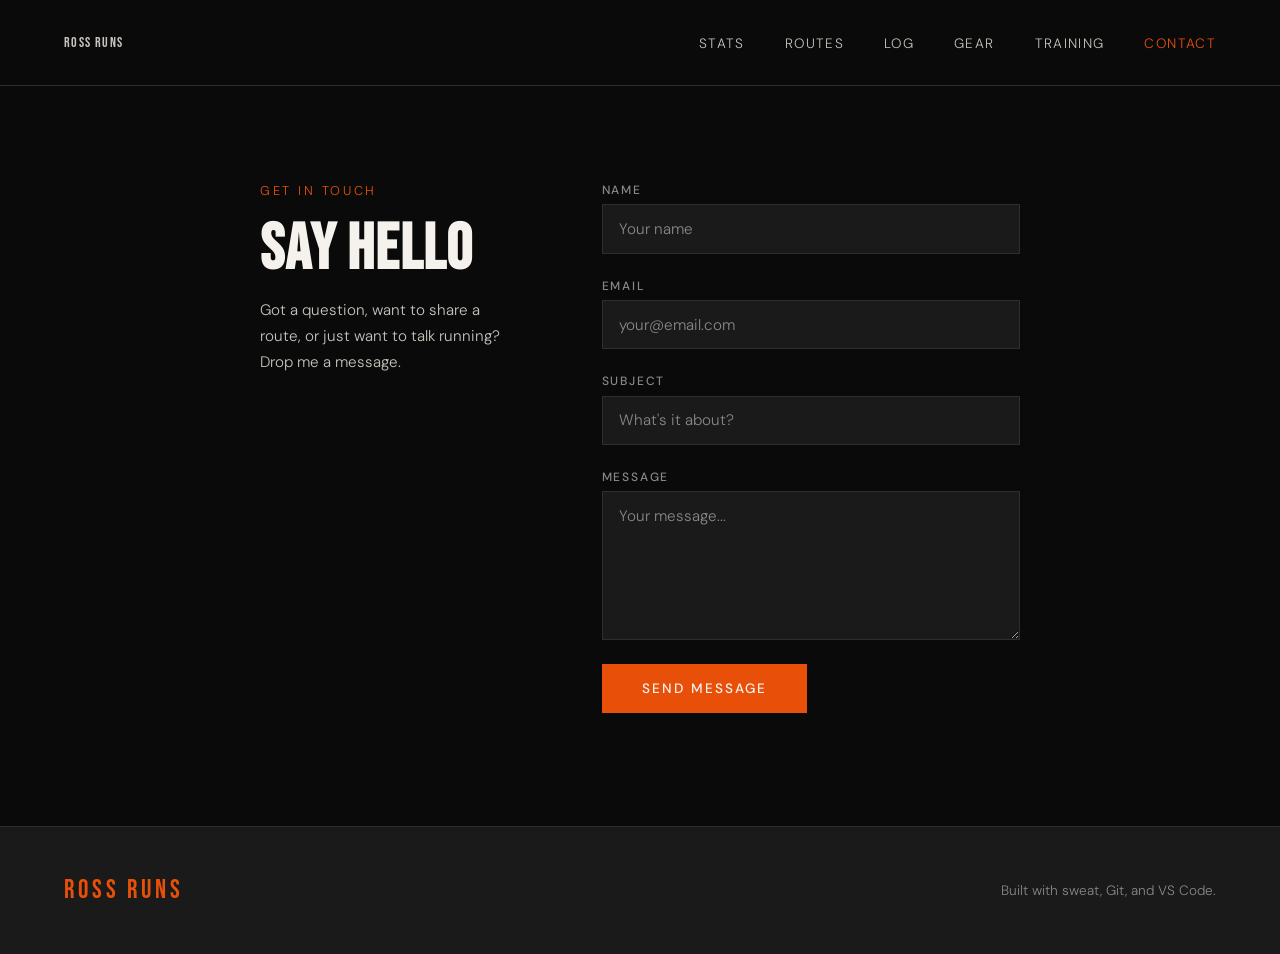
==== contact.html @ fd2e1389 "Add changes" ====
<!DOCTYPE html>
<html lang="en">
<head>
  <meta charset="UTF-8">
  <meta name="viewport" content="width=device-width, initial-scale=1.0">
  <title>Contact — Ross Runs</title>
  <link rel="preconnect" href="https://fonts.googleapis.com">
  <link href="https://fonts.googleapis.com/css2?family=Bebas+Neue&family=DM+Sans:ital,wght@0,300;0,400;0,500;1,300&display=swap" rel="stylesheet">
  <link rel="stylesheet" href="style.css">
</head>
<body>

  <!-- NAV -->
  <header class="contact-header">
    <nav class="nav">
      <a href="index.html" class="logo">ROSS RUNS</a>
      <ul>
        <li><a href="index.html#stats">Stats</a></li>
        <li><a href="index.html#routes">Routes</a></li>
        <li><a href="index.html#log">Log</a></li>
        <li><a href="index.html#gear">Gear</a></li>
        <li><a href="training.html">Training</a></li>
        <li><a href="contact.html" class="nav-active">Contact</a></li>
      </ul>
    </nav>
  </header>

  <!-- CONTACT -->
  <main class="contact-main">
    <div class="contact-inner">
      <div class="contact-intro">
        <p class="hero-label">Get In Touch</p>
        <h2>Say Hello</h2>
        <p class="contact-sub">Got a question, want to share a route, or just want to talk running? Drop me a message.</p>
      </div>

      <form class="contact-form" action="#" method="post">
        <div class="form-group">
          <label for="name">Name</label>
          <input type="text" id="name" name="name" placeholder="Your name" required>
        </div>
        <div class="form-group">
          <label for="email">Email</label>
          <input type="email" id="email" name="email" placeholder="your@email.com" required>
        </div>
        <div class="form-group">
          <label for="subject">Subject</label>
          <input type="text" id="subject" name="subject" placeholder="What's it about?">
        </div>
        <div class="form-group">
          <label for="message">Message</label>
          <textarea id="message" name="message" rows="6" placeholder="Your message..." required></textarea>
        </div>
        <button type="submit" class="btn">Send Message</button>
      </form>
    </div>
  </main>

  <!-- FOOTER -->
  <footer class="footer">
    <span class="logo">ROSS RUNS</span>
    <p>Built with sweat, Git, and VS Code.</p>
  </footer>

</body>
</html>
---- style.css ----
/* ===========================
   ROOT & RESET
=========================== */
:root {
  --black: #0a0a0a;
  --white: #f5f2ee;
  --orange: #e8500a;
  --orange-light: #ff6b2b;
  --grey: #1a1a1a;
  --grey-mid: #2e2e2e;
  --grey-light: #888;
  --text-light: #c8c4be;
}

*, *::before, *::after {
  margin: 0;
  padding: 0;
  box-sizing: border-box;
}

html {
  scroll-behavior: smooth;
}

body {
  background: var(--black);
  color: var(--white);
  font-family: 'DM Sans', sans-serif;
  font-weight: 300;
  overflow-x: hidden;
}

/* ===========================
   TYPOGRAPHY
=========================== */
h1, h2, h3, .logo, .stat-num, .hero-distance span {
  font-family: 'Bebas Neue', sans-serif;
  letter-spacing: 0.02em;
}

h2 {
  font-size: clamp(2.5rem, 5vw, 4rem);
  line-height: 1;
}

/* ===========================
   NAV
=========================== */
.nav {
  display: flex;
  justify-content: space-between;
  align-items: center;
  padding: 2rem 4rem;
  position: relative;
  z-index: 10;
}

.logo {
  font-size: 1.6rem;
  letter-spacing: 0.15em;
  color: var(--orange);
}

.nav ul {
  display: flex;
  gap: 2.5rem;
  list-style: none;
}

.nav a {
  color: var(--text-light);
  text-decoration: none;
  font-size: 0.85rem;
  letter-spacing: 0.1em;
  text-transform: uppercase;
  transition: color 0.2s;
}

.nav a:hover {
  color: var(--orange);
}

/* ===========================
   HERO
=========================== */
.hero {
  min-height: 100vh;
  background: var(--black);
  position: relative;
  display: flex;
  flex-direction: column;
  overflow: hidden;
}

.hero::before {
  content: '';
  position: absolute;
  top: 0; right: 0;
  width: 55%;
  height: 100%;
  background: 
    radial-gradient(ellipse at 80% 20%, rgba(232, 80, 10, 0.15) 0%, transparent 60%),
    repeating-linear-gradient(
      90deg,
      transparent,
      transparent 60px,
      rgba(255,255,255,0.015) 60px,
      rgba(255,255,255,0.015) 61px
    );
  pointer-events: none;
}

.hero::after {
  content: '26.2';
  position: absolute;
  right: -2rem;
  bottom: -4rem;
  font-family: 'Bebas Neue', sans-serif;
  font-size: 28vw;
  color: rgba(255,255,255,0.03);
  line-height: 1;
  pointer-events: none;
  user-select: none;
}

.hero-content {
  flex: 1;
  display: flex;
  flex-direction: column;
  justify-content: center;
  padding: 4rem 4rem 6rem;
  max-width: 700px;
  animation: fadeUp 0.8s ease both;
}

@keyframes fadeUp {
  from { opacity: 0; transform: translateY(30px); }
  to { opacity: 1; transform: translateY(0); }
}

.hero-label {
  font-size: 0.8rem;
  letter-spacing: 0.2em;
  text-transform: uppercase;
  color: var(--orange);
  margin-bottom: 1.2rem;
}

.hero-content h1 {
  font-size: clamp(5rem, 12vw, 10rem);
  line-height: 0.9;
  color: var(--white);
  margin-bottom: 1.5rem;
}

.hero-content h1 em {
  font-style: normal;
  color: var(--orange);
  -webkit-text-stroke: 2px var(--orange);
}

.hero-sub {
  font-size: 1.05rem;
  line-height: 1.7;
  color: var(--text-light);
  margin-bottom: 2.5rem;
  max-width: 420px;
}

.btn {
  display: inline-block;
  background: var(--orange);
  color: var(--white);
  text-decoration: none;
  padding: 1rem 2.5rem;
  font-size: 0.85rem;
  letter-spacing: 0.15em;
  text-transform: uppercase;
  font-weight: 500;
  transition: background 0.2s, transform 0.2s;
  align-self: flex-start;
}

.btn:hover {
  background: var(--orange-light);
  transform: translateY(-2px);
}

.hero-distance {
  position: absolute;
  bottom: 3rem;
  right: 4rem;
  text-align: right;
  animation: fadeUp 0.8s 0.3s ease both;
}

.hero-distance span {
  font-size: clamp(4rem, 8vw, 7rem);
  color: var(--white);
  line-height: 1;
  display: block;
}

.hero-distance p {
  font-size: 0.75rem;
  letter-spacing: 0.15em;
  text-transform: uppercase;
  color: var(--grey-light);
  margin-top: 0.3rem;
}

/* ===========================
   STATS
=========================== */
.stats {
  background: var(--orange);
  padding: 4rem;
  position: relative;
}

.stats-label {
  font-size: 0.75rem;
  letter-spacing: 0.25em;
  text-transform: uppercase;
  color: rgba(0,0,0,0.5);
  margin-bottom: 2rem;
  font-weight: 500;
}

.stats-grid {
  display: grid;
  grid-template-columns: repeat(4, 1fr);
  gap: 2rem;
}

.stat {
  display: flex;
  flex-direction: column;
  gap: 0.4rem;
  border-left: 2px solid rgba(0,0,0,0.2);
  padding-left: 1.5rem;
}

.stat-num {
  font-size: clamp(2.5rem, 4vw, 4rem);
  color: var(--black);
  line-height: 1;
}

.stat-name {
  font-size: 0.8rem;
  letter-spacing: 0.1em;
  text-transform: uppercase;
  color: rgba(0,0,0,0.6);
  font-weight: 500;
}

/* ===========================
   ROUTES
=========================== */
.routes {
  padding: 6rem 4rem;
  background: var(--black);
}

.section-header {
  margin-bottom: 3rem;
}

.section-header h2 {
  color: var(--white);
  margin-bottom: 0.5rem;
}

.section-header p {
  color: var(--grey-light);
  font-size: 0.95rem;
}

.routes-grid {
  display: grid;
  grid-template-columns: repeat(3, 1fr);
  gap: 1.5rem;
}

.route-card {
  background: var(--grey);
  overflow: hidden;
  transition: transform 0.3s;
}

.route-card:hover {
  transform: translateY(-6px);
}

.route-img {
  height: 200px;
  background-size: cover;
  background-position: center;
}

.route-img-1 {
  background: linear-gradient(135deg, #1a3a4a 0%, #0d2233 50%, #1a4a3a 100%);
  position: relative;
  overflow: hidden;
}

.route-img-1::after {
  content: '';
  position: absolute;
  inset: 0;
  background: 
    radial-gradient(circle at 30% 60%, rgba(0,150,200,0.3) 0%, transparent 50%),
    radial-gradient(circle at 70% 30%, rgba(0,200,150,0.2) 0%, transparent 40%);
}

.route-img-2 {
  background: linear-gradient(135deg, #1a2a1a 0%, #0d1a0d 50%, #2a3a1a 100%);
  position: relative;
  overflow: hidden;
}

.route-img-2::after {
  content: '';
  position: absolute;
  inset: 0;
  background:
    radial-gradient(circle at 50% 70%, rgba(100,180,50,0.25) 0%, transparent 50%),
    radial-gradient(circle at 20% 20%, rgba(150,200,80,0.15) 0%, transparent 40%);
}

.route-img-3 {
  background: linear-gradient(135deg, #2a2a1a 0%, #1a1a0d 50%, #3a3a2a 100%);
  position: relative;
  overflow: hidden;
}

.route-img-3::after {
  content: '';
  position: absolute;
  inset: 0;
  background:
    radial-gradient(circle at 60% 50%, rgba(232,80,10,0.2) 0%, transparent 50%),
    radial-gradient(circle at 30% 70%, rgba(255,150,50,0.15) 0%, transparent 40%);
}

.route-info {
  padding: 1.5rem;
}

.route-distance {
  font-family: 'Bebas Neue', sans-serif;
  font-size: 1.2rem;
  color: var(--orange);
  letter-spacing: 0.05em;
  display: block;
  margin-bottom: 0.4rem;
}

.route-info h3 {
  font-size: 1.4rem;
  color: var(--white);
  margin-bottom: 0.6rem;
}

.route-info p {
  font-size: 0.88rem;
  color: var(--text-light);
  line-height: 1.6;
  margin-bottom: 1rem;
}

.route-tag {
  display: inline-block;
  border: 1px solid var(--grey-mid);
  color: var(--grey-light);
  font-size: 0.7rem;
  letter-spacing: 0.1em;
  text-transform: uppercase;
  padding: 0.25rem 0.6rem;
  margin-right: 0.4rem;
}

/* ===========================
   RUN LOG
=========================== */
.log {
  background: var(--grey);
  padding: 6rem 4rem;
}

.section-header.light h2 {
  color: var(--white);
}

.section-header.light p {
  color: var(--grey-light);
}

.log-list {
  display: flex;
  flex-direction: column;
  gap: 0;
}

.log-entry {
  display: grid;
  grid-template-columns: 80px 1fr auto;
  gap: 2rem;
  align-items: center;
  padding: 2rem 0;
  border-bottom: 1px solid var(--grey-mid);
  transition: background 0.2s;
}

.log-entry:first-child {
  border-top: 1px solid var(--grey-mid);
}

.log-date {
  display: flex;
  flex-direction: column;
  align-items: center;
  text-align: center;
}

.log-date .day {
  font-family: 'Bebas Neue', sans-serif;
  font-size: 2.5rem;
  line-height: 1;
  color: var(--orange);
}

.log-date .month {
  font-size: 0.7rem;
  letter-spacing: 0.15em;
  color: var(--grey-light);
  text-transform: uppercase;
}

.log-details h4 {
  font-family: 'Bebas Neue', sans-serif;
  font-size: 1.3rem;
  color: var(--white);
  letter-spacing: 0.03em;
  margin-bottom: 0.3rem;
}

.log-details p {
  font-size: 0.88rem;
  color: var(--text-light);
  line-height: 1.5;
}

.log-metrics {
  display: flex;
  flex-direction: column;
  gap: 0.3rem;
  text-align: right;
}

.log-metrics span {
  font-size: 0.85rem;
  color: var(--grey-light);
  font-weight: 400;
}

.log-metrics span:first-child {
  font-family: 'Bebas Neue', sans-serif;
  font-size: 1.4rem;
  color: var(--white);
  letter-spacing: 0.05em;
}

/* ===========================
   GEAR
=========================== */
.gear {
  padding: 6rem 4rem;
  background: var(--black);
}

.gear-grid {
  display: grid;
  grid-template-columns: repeat(4, 1fr);
  gap: 1.5rem;
  margin-top: 3rem;
}

.gear-item {
  background: var(--grey);
  padding: 2rem;
  border-top: 3px solid var(--orange);
  transition: transform 0.2s;
}

.gear-item:hover {
  transform: translateY(-4px);
}

.gear-icon {
  font-size: 2rem;
  margin-bottom: 1rem;
}

.gear-item h4 {
  font-family: 'Bebas Neue', sans-serif;
  font-size: 1.1rem;
  color: var(--grey-light);
  letter-spacing: 0.1em;
  text-transform: uppercase;
  margin-bottom: 0.3rem;
}

.gear-item p {
  font-size: 1rem;
  color: var(--white);
  font-weight: 400;
  margin-bottom: 0.8rem;
}

.gear-km {
  font-size: 0.75rem;
  color: var(--orange);
  letter-spacing: 0.1em;
  text-transform: uppercase;
}

/* ===========================
   CONTACT
=========================== */
.contact-header {
  background: var(--black);
  border-bottom: 1px solid var(--grey-mid);
}

.nav-active {
  color: var(--orange) !important;
}

.contact-main {
  min-height: calc(100vh - 80px - 80px);
  background: var(--black);
  display: flex;
  align-items: flex-start;
  justify-content: center;
  padding: 6rem 4rem;
}

.contact-inner {
  width: 100%;
  max-width: 760px;
  display: grid;
  grid-template-columns: 1fr 1.6fr;
  gap: 5rem;
  align-items: start;
}

.contact-intro h2 {
  color: var(--white);
  margin-bottom: 1rem;
}

.contact-sub {
  font-size: 0.95rem;
  color: var(--text-light);
  line-height: 1.7;
  margin-top: 1rem;
}

.contact-form {
  display: flex;
  flex-direction: column;
  gap: 1.5rem;
}

.form-group {
  display: flex;
  flex-direction: column;
  gap: 0.4rem;
}

.form-group label {
  font-size: 0.75rem;
  letter-spacing: 0.15em;
  text-transform: uppercase;
  color: var(--grey-light);
  font-weight: 500;
}

.form-group input,
.form-group textarea {
  background: var(--grey);
  border: 1px solid var(--grey-mid);
  color: var(--white);
  font-family: 'DM Sans', sans-serif;
  font-size: 0.95rem;
  font-weight: 300;
  padding: 0.85rem 1rem;
  outline: none;
  transition: border-color 0.2s;
  resize: vertical;
}

.form-group input::placeholder,
.form-group textarea::placeholder {
  color: var(--grey-light);
}

.form-group input:focus,
.form-group textarea:focus {
  border-color: var(--orange);
}

.contact-form .btn {
  align-self: flex-start;
  cursor: pointer;
  border: none;
  font-family: 'DM Sans', sans-serif;
}

/* ===========================
   FOOTER
=========================== */
.footer {
  background: var(--grey);
  padding: 3rem 4rem;
  display: flex;
  justify-content: space-between;
  align-items: center;
  border-top: 1px solid var(--grey-mid);
}

.footer p {
  font-size: 0.85rem;
  color: var(--grey-light);
}

/* ===========================
   RESPONSIVE
=========================== */
@media (max-width: 900px) {
  .nav { padding: 1.5rem 2rem; }
  .nav ul { gap: 1.5rem; }
  .hero-content { padding: 2rem 2rem 4rem; }
  .hero-distance { right: 2rem; bottom: 2rem; }
  .stats { padding: 3rem 2rem; }
  .stats-grid { grid-template-columns: repeat(2, 1fr); }
  .routes { padding: 4rem 2rem; }
  .routes-grid { grid-template-columns: 1fr; }
  .log { padding: 4rem 2rem; }
  .log-entry { grid-template-columns: 60px 1fr; }
  .log-metrics { display: none; }
  .gear { padding: 4rem 2rem; }
  .gear-grid { grid-template-columns: repeat(2, 1fr); }
  .footer { padding: 2rem; flex-direction: column; gap: 1rem; text-align: center; }
  .contact-main { padding: 4rem 2rem; }
  .contact-inner { grid-template-columns: 1fr; gap: 3rem; }
  .page-header { padding: 2rem; flex-direction: column; gap: 2rem; min-height: auto; padding-top: 3rem; }
  .race-countdown { text-align: left; }
  .phases { padding: 4rem 2rem; }
  .phases-grid { grid-template-columns: repeat(2, 1fr); }
  .weekly { padding: 4rem 2rem; }
  .day-card { grid-template-columns: 60px 1fr 60px; gap: 1rem; }
  .targets { padding: 4rem 2rem; }
  .targets-grid { grid-template-columns: 1fr; }
  .target-card.featured { transform: scale(1); }
}

/* ===========================
   TRAINING PAGE
=========================== */
.nav a.active {
  color: var(--orange);
}

.nav .logo {
  text-decoration: none;
}

.page-header {
  min-height: 50vh;
  background: var(--black);
  display: flex;
  align-items: center;
  padding: 4rem;
  position: relative;
  overflow: hidden;
  border-bottom: 1px solid var(--grey-mid);
}

.page-header::before {
  content: '';
  position: absolute;
  top: 0; right: 0;
  width: 50%;
  height: 100%;
  background: radial-gradient(ellipse at 80% 50%, rgba(232, 80, 10, 0.1) 0%, transparent 65%);
  pointer-events: none;
}

.page-header-content {
  flex: 1;
  animation: fadeUp 0.7s ease both;
}

.page-header-content h1 {
  font-size: clamp(4rem, 9vw, 8rem);
  line-height: 0.9;
  color: var(--white);
  margin-bottom: 1.5rem;
}

.page-header-content h1 em {
  font-style: normal;
  color: var(--orange);
}

.race-countdown {
  text-align: right;
  animation: fadeUp 0.7s 0.2s ease both;
}

.countdown-num {
  font-family: 'Bebas Neue', sans-serif;
  font-size: clamp(5rem, 10vw, 9rem);
  color: var(--white);
  line-height: 1;
  display: block;
}

.race-countdown p {
  font-size: 0.75rem;
  letter-spacing: 0.15em;
  text-transform: uppercase;
  color: var(--grey-light);
}

.phases {
  padding: 6rem 4rem;
  background: var(--black);
}

.phases-grid {
  display: grid;
  grid-template-columns: repeat(4, 1fr);
  gap: 1.5rem;
  margin-top: 3rem;
}

.phase-card {
  background: var(--grey);
  padding: 2rem;
  border-top: 3px solid var(--grey-mid);
  position: relative;
  opacity: 0.6;
  transition: transform 0.2s;
}

.phase-card.done,
.phase-card.current {
  opacity: 1;
}

.phase-card.current {
  border-top-color: var(--orange);
}

.phase-card.done {
  border-top-color: #4a9a4a;
}

.phase-card:hover {
  transform: translateY(-4px);
}

.phase-num {
  font-family: 'Bebas Neue', sans-serif;
  font-size: 3rem;
  color: rgba(255,255,255,0.08);
  line-height: 1;
  display: block;
  margin-bottom: 0.5rem;
}

.phase-card h3 {
  font-size: 1.3rem;
  color: var(--white);
  margin-bottom: 0.3rem;
}

.phase-weeks {
  font-size: 0.75rem;
  letter-spacing: 0.1em;
  text-transform: uppercase;
  color: var(--orange);
  margin-bottom: 0.8rem !important;
}

.phase-card p {
  font-size: 0.88rem;
  color: var(--text-light);
  line-height: 1.6;
  margin-bottom: 1.2rem;
}

.phase-status {
  font-size: 0.7rem;
  letter-spacing: 0.12em;
  text-transform: uppercase;
  padding: 0.3rem 0.7rem;
  font-weight: 500;
}

.phase-status.complete {
  background: rgba(74, 154, 74, 0.15);
  color: #6aba6a;
  border: 1px solid rgba(74, 154, 74, 0.3);
}

.phase-status.active {
  background: rgba(232, 80, 10, 0.15);
  color: var(--orange-light);
  border: 1px solid rgba(232, 80, 10, 0.3);
}

.phase-status.upcoming {
  background: rgba(255,255,255,0.05);
  color: var(--grey-light);
  border: 1px solid var(--grey-mid);
}

.weekly {
  background: var(--grey);
  padding: 6rem 4rem;
}

.week-grid {
  display: flex;
  flex-direction: column;
  gap: 0;
  margin-top: 2rem;
}

.day-card {
  display: grid;
  grid-template-columns: 80px 1fr 80px;
  gap: 2rem;
  align-items: center;
  padding: 1.5rem 0;
  border-bottom: 1px solid var(--grey-mid);
  transition: background 0.2s;
}

.day-card:first-child {
  border-top: 1px solid var(--grey-mid);
}

.day-card.highlight {
  background: rgba(232, 80, 10, 0.06);
  padding-left: 1rem;
  padding-right: 1rem;
  margin: 0 -1rem;
}

.day-card.rest {
  opacity: 0.5;
}

.day-name {
  font-family: 'Bebas Neue', sans-serif;
  font-size: 1.6rem;
  color: var(--grey-light);
  letter-spacing: 0.1em;
}

.day-card.highlight .day-name {
  color: var(--orange);
}

.day-content h4 {
  font-family: 'Bebas Neue', sans-serif;
  font-size: 1.2rem;
  color: var(--white);
  letter-spacing: 0.03em;
  margin-bottom: 0.25rem;
}

.day-content p {
  font-size: 0.88rem;
  color: var(--text-light);
  line-height: 1.5;
  margin-bottom: 0.6rem;
}

.day-tag {
  font-size: 0.68rem;
  letter-spacing: 0.12em;
  text-transform: uppercase;
  padding: 0.2rem 0.6rem;
  font-weight: 500;
}

.easy-tag {
  background: rgba(50, 150, 200, 0.12);
  color: #5bb3d8;
  border: 1px solid rgba(50, 150, 200, 0.25);
}

.quality-tag {
  background: rgba(232, 80, 10, 0.12);
  color: var(--orange-light);
  border: 1px solid rgba(232, 80, 10, 0.25);
}

.medium-tag {
  background: rgba(180, 130, 50, 0.12);
  color: #d4a855;
  border: 1px solid rgba(180, 130, 50, 0.25);
}

.long-tag {
  background: rgba(232, 80, 10, 0.2);
  color: var(--orange-light);
  border: 1px solid rgba(232, 80, 10, 0.4);
}

.rest-tag {
  background: rgba(255,255,255,0.05);
  color: var(--grey-light);
  border: 1px solid var(--grey-mid);
}

.day-km {
  font-family: 'Bebas Neue', sans-serif;
  font-size: 1.4rem;
  color: var(--white);
  text-align: right;
  letter-spacing: 0.05em;
}

.day-card.highlight .day-km {
  color: var(--orange);
}

.week-total {
  display: flex;
  justify-content: space-between;
  align-items: center;
  padding: 1.5rem 0 0;
  margin-top: 0.5rem;
}

.week-total span {
  font-size: 0.8rem;
  letter-spacing: 0.15em;
  text-transform: uppercase;
  color: var(--grey-light);
}

.total-km {
  font-family: 'Bebas Neue', sans-serif !important;
  font-size: 2rem !important;
  color: var(--orange) !important;
  letter-spacing: 0.05em;
}

.targets {
  padding: 6rem 4rem;
  background: var(--black);
}

.targets-grid {
  display: grid;
  grid-template-columns: repeat(3, 1fr);
  gap: 1.5rem;
  margin-top: 3rem;
}

.target-card {
  background: var(--grey);
  padding: 2.5rem;
  text-align: center;
  border: 1px solid var(--grey-mid);
  transition: transform 0.2s;
}

.target-card:hover {
  transform: translateY(-4px);
}

.target-card.featured {
  border-color: var(--orange);
  background: rgba(232, 80, 10, 0.07);
  transform: scale(1.03);
}

.target-card.featured:hover {
  transform: scale(1.03) translateY(-4px);
}

.target-label {
  font-size: 0.75rem;
  letter-spacing: 0.2em;
  text-transform: uppercase;
  color: var(--grey-light);
  display: block;
  margin-bottom: 0.8rem;
}

.target-card.featured .target-label {
  color: var(--orange);
}

.target-time {
  font-family: 'Bebas Neue', sans-serif;
  font-size: 4.5rem;
  color: var(--white);
  line-height: 1;
  display: block;
  margin-bottom: 1rem;
}

.target-card.featured .target-time {
  color: var(--orange);
}

.target-card p {
  font-size: 0.88rem;
  color: var(--text-light);
  line-height: 1.6;
}
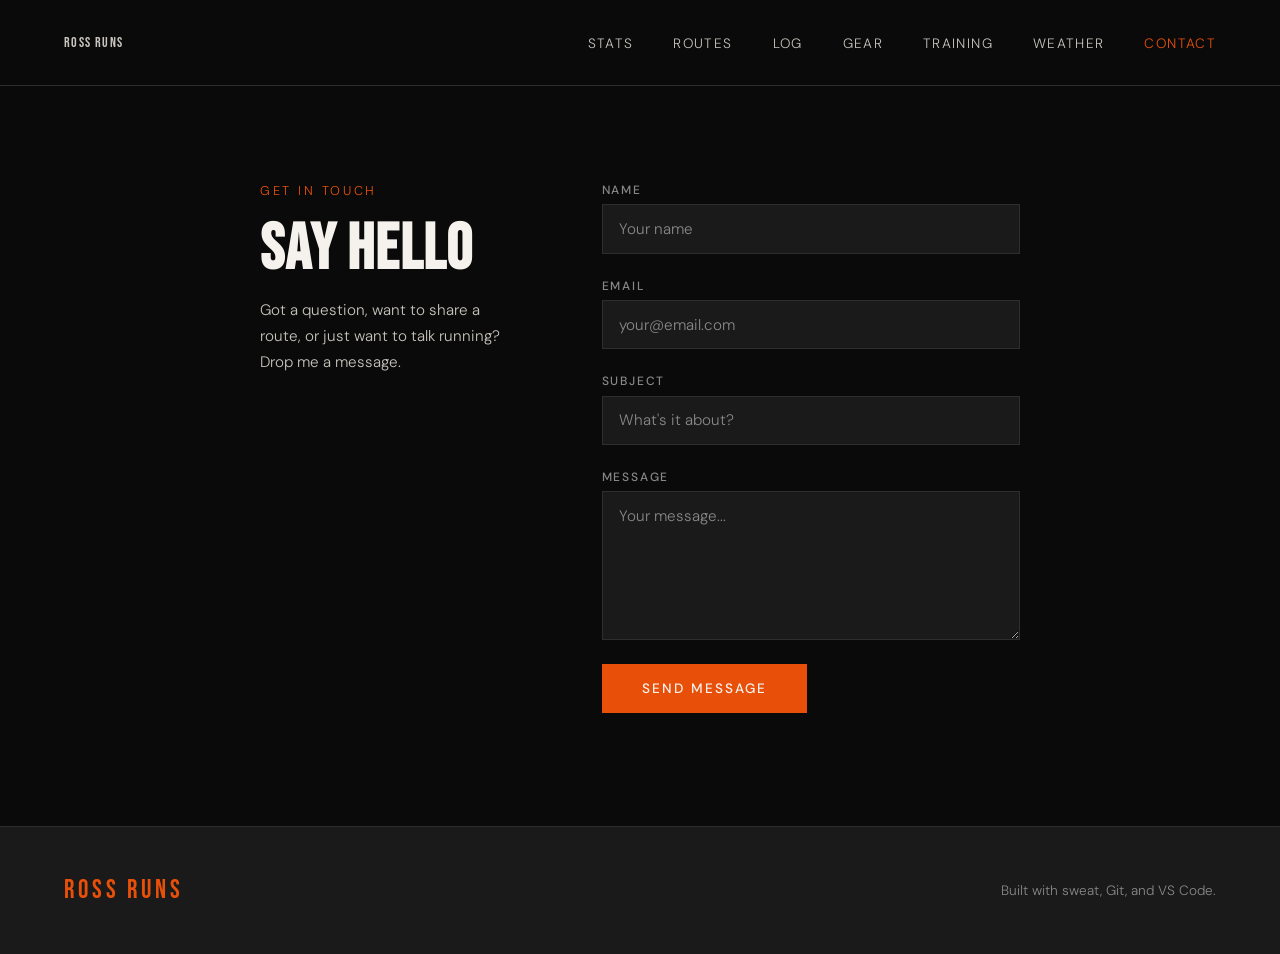
==== commit 8f22b589: "Add weather page" ====
--- a/contact.html
+++ b/contact.html
@@ -20,6 +20,7 @@
         <li><a href="index.html#log">Log</a></li>
         <li><a href="index.html#gear">Gear</a></li>
         <li><a href="training.html">Training</a></li>
+        <li><a href="weather.html">Weather</a></li>
         <li><a href="contact.html" class="nav-active">Contact</a></li>
       </ul>
     </nav>
--- a/style.css
+++ b/style.css
@@ -524,6 +524,138 @@
   color: var(--orange);
   letter-spacing: 0.1em;
   text-transform: uppercase;
+}
+
+/* ===========================
+   WEATHER PAGE
+=========================== */
+.weather-main {
+  min-height: calc(100vh - 81px - 81px);
+  background: var(--black);
+  display: flex;
+  align-items: center;
+  justify-content: center;
+  padding: 6rem 4rem;
+}
+
+.weather-inner {
+  width: 100%;
+  max-width: 560px;
+  text-align: center;
+}
+
+.weather-state {
+  display: flex;
+  flex-direction: column;
+  align-items: center;
+  gap: 2rem;
+}
+
+.weather-state-msg {
+  font-size: 1rem;
+  color: var(--grey-light);
+  letter-spacing: 0.05em;
+}
+
+.weather-hero {
+  display: flex;
+  align-items: flex-start;
+  justify-content: center;
+  line-height: 1;
+  margin: 0.5rem 0 0.75rem;
+}
+
+.weather-temp {
+  font-family: 'Bebas Neue', sans-serif;
+  font-size: clamp(7rem, 20vw, 14rem);
+  color: var(--white);
+  line-height: 1;
+}
+
+.weather-unit {
+  font-family: 'Bebas Neue', sans-serif;
+  font-size: clamp(2.5rem, 6vw, 4rem);
+  color: var(--orange);
+  margin-top: 1.2rem;
+}
+
+.weather-condition {
+  font-size: 1.2rem;
+  color: var(--text-light);
+  letter-spacing: 0.05em;
+  margin-bottom: 3rem;
+}
+
+.weather-stats {
+  display: grid;
+  grid-template-columns: repeat(3, 1fr);
+  gap: 1px;
+  background: var(--grey-mid);
+  border: 1px solid var(--grey-mid);
+  margin-bottom: 2.5rem;
+}
+
+.weather-stat {
+  background: var(--grey);
+  padding: 1.5rem 1rem;
+  display: flex;
+  flex-direction: column;
+  gap: 0.4rem;
+  align-items: center;
+}
+
+.weather-stat-val {
+  font-family: 'Bebas Neue', sans-serif;
+  font-size: 2.2rem;
+  color: var(--white);
+  line-height: 1;
+}
+
+.weather-stat-name {
+  font-size: 0.7rem;
+  letter-spacing: 0.15em;
+  text-transform: uppercase;
+  color: var(--grey-light);
+}
+
+.advice-box {
+  padding: 1.5rem 2rem;
+  text-align: left;
+  border-left: 3px solid;
+}
+
+.advice-good {
+  background: rgba(74, 154, 74, 0.08);
+  border-color: #4a9a4a;
+}
+
+.advice-bad {
+  background: rgba(232, 80, 10, 0.08);
+  border-color: var(--orange);
+}
+
+.advice-label {
+  font-family: 'Bebas Neue', sans-serif;
+  font-size: 1.4rem;
+  letter-spacing: 0.05em;
+  display: block;
+  margin-bottom: 0.3rem;
+}
+
+.advice-good .advice-label { color: #6aba6a; }
+.advice-bad .advice-label  { color: var(--orange-light); }
+
+.advice-box p {
+  font-size: 0.9rem;
+  color: var(--text-light);
+  line-height: 1.6;
+}
+
+.hidden { display: none !important; }
+
+@media (max-width: 900px) {
+  .weather-main { padding: 4rem 2rem; }
+  .weather-stats { grid-template-columns: repeat(3, 1fr); }
 }
 
 /* ===========================
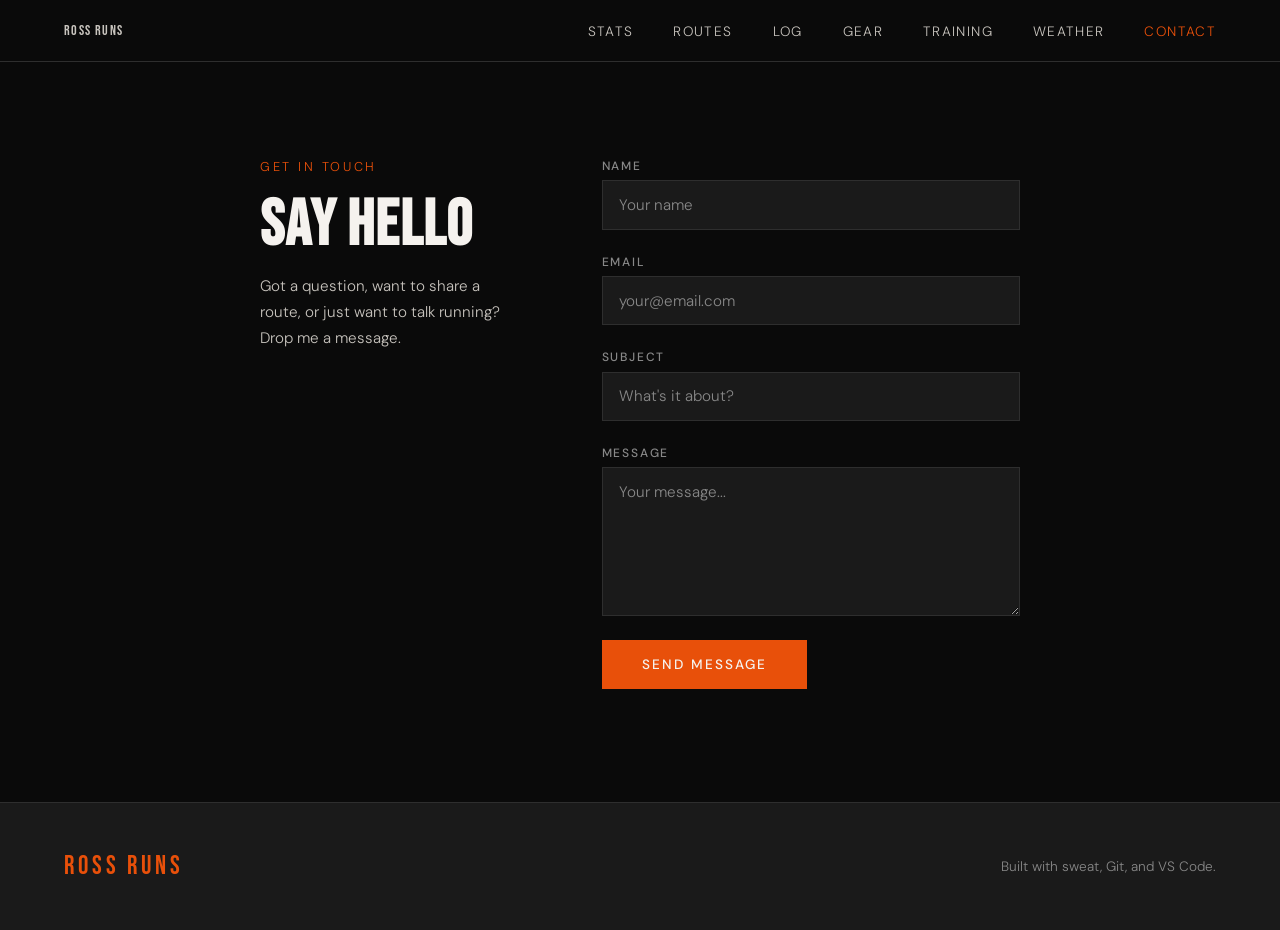
==== commit 9e0de21c: "Add mailto" ====
--- a/contact.html
+++ b/contact.html
@@ -35,7 +35,7 @@
         <p class="contact-sub">Got a question, want to share a route, or just want to talk running? Drop me a message.</p>
       </div>
 
-      <form class="contact-form" action="#" method="post">
+      <form class="contact-form" action="mailto:test@ross.com?subject=Message from Ross Runs" method="post" enctype="text/plain">
         <div class="form-group">
           <label for="name">Name</label>
           <input type="text" id="name" name="name" placeholder="Your name" required>
--- a/style.css
+++ b/style.css
@@ -50,9 +50,12 @@
   display: flex;
   justify-content: space-between;
   align-items: center;
-  padding: 2rem 4rem;
-  position: relative;
-  z-index: 10;
+  padding: 1.25rem 4rem;
+  position: sticky;
+  top: 0;
+  z-index: 100;
+  background: var(--black);
+  border-bottom: 1px solid var(--grey-mid);
 }
 
 .logo {
@@ -662,8 +665,10 @@
    CONTACT
 =========================== */
 .contact-header {
+  position: sticky;
+  top: 0;
+  z-index: 100;
   background: var(--black);
-  border-bottom: 1px solid var(--grey-mid);
 }
 
 .nav-active {
